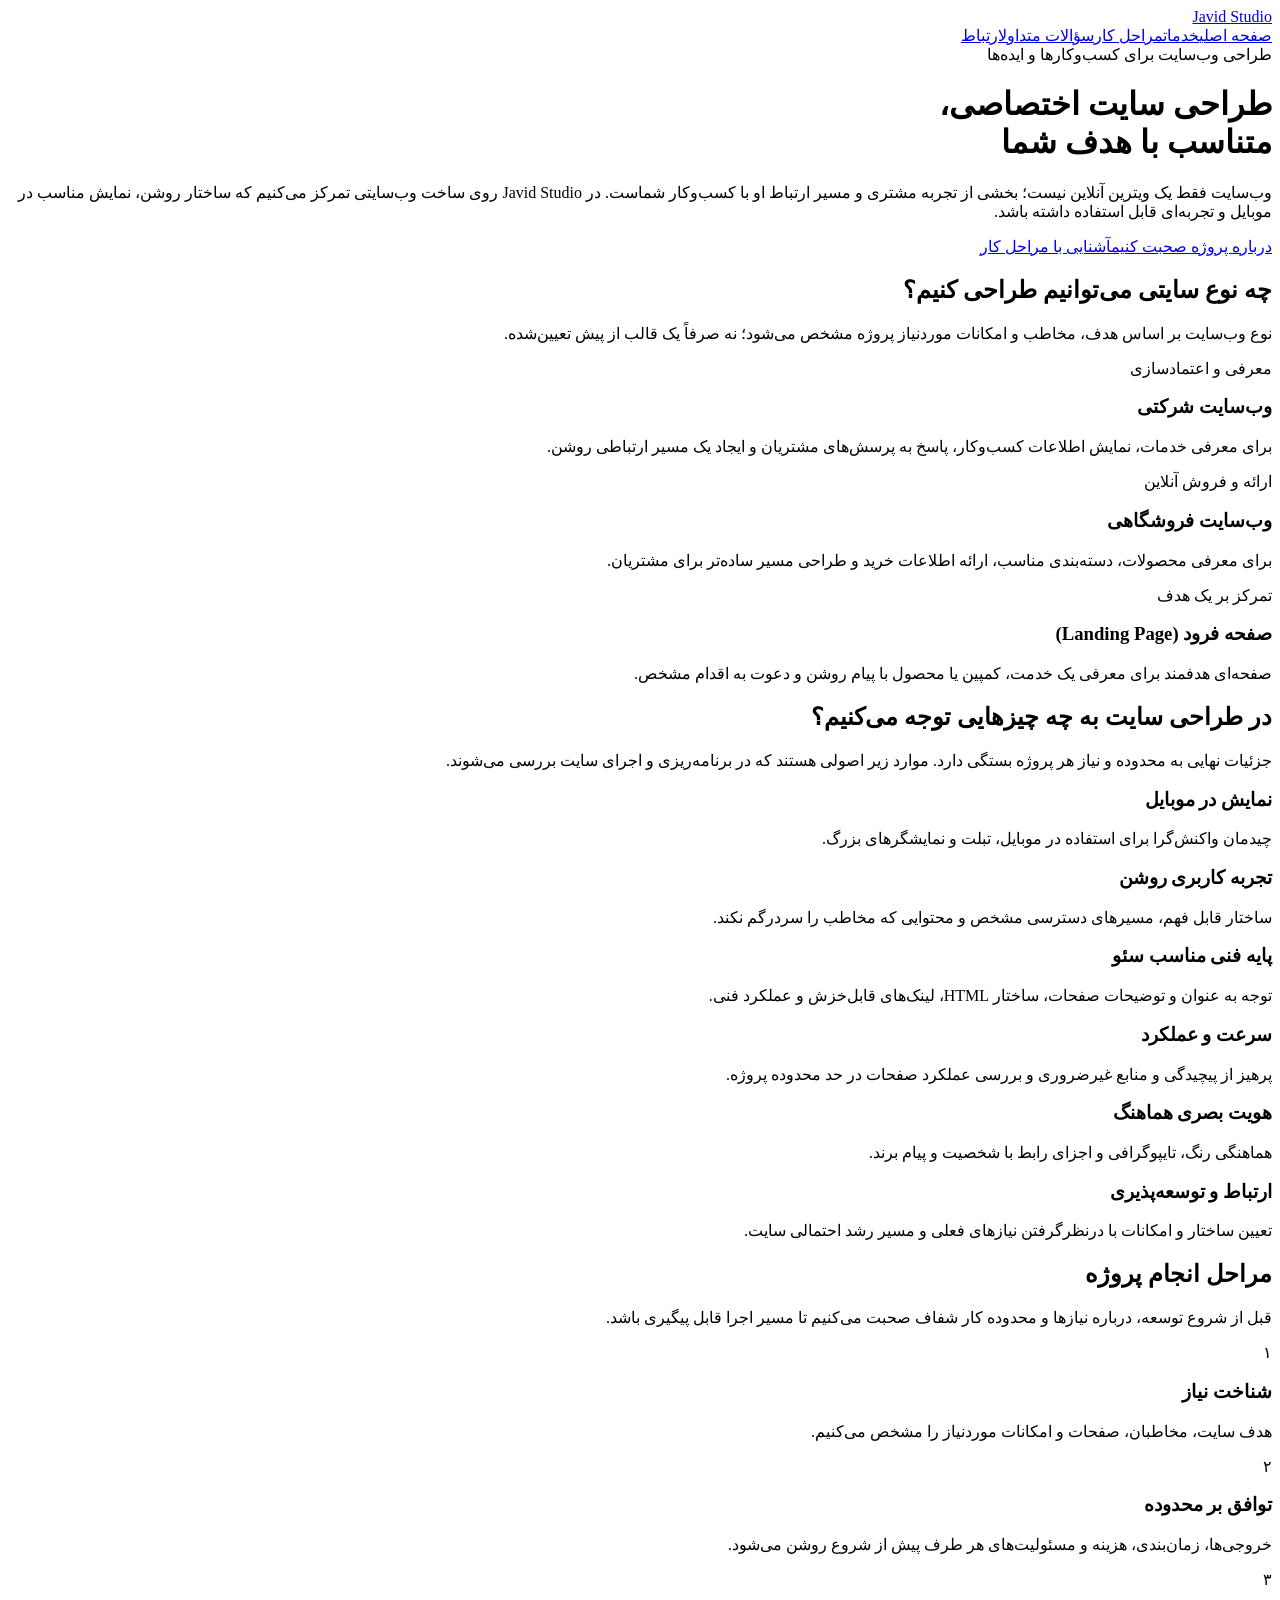
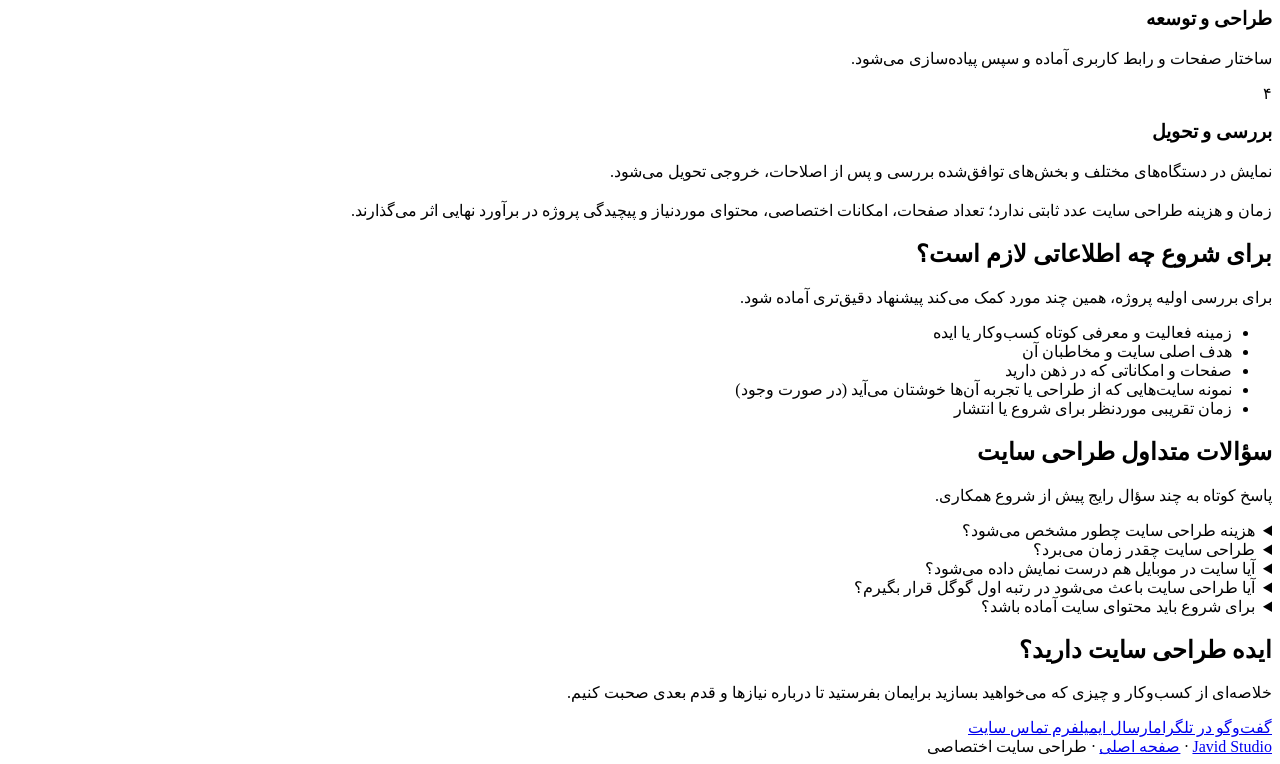
==== web-design/index.html @ 1b833668 "Add Persian dedicated web design service page" ====
<!DOCTYPE html>
<html lang="fa" dir="rtl">
<head>
<meta charset="utf-8">
<meta name="viewport" content="width=device-width, initial-scale=1">
<title>طراحی سایت اختصاصی | طراحی سایت شرکتی و فروشگاهی - Javid Studio</title>
<meta name="description" content="طراحی سایت اختصاصی، شرکتی و فروشگاهی با تمرکز بر تجربه کاربری، سرعت، نمایش درست در موبایل و ساختار سئوی فنی. برای بررسی ایده و دریافت پیشنهاد پروژه با Javid Studio در ارتباط باشید.">
<meta name="robots" content="index,follow,max-image-preview:large">
<meta name="theme-color" content="#070617">
<link rel="canonical" href="https://javidrahmati53.github.io/javidstudio/web-design/">
<link rel="icon" type="image/svg+xml" href="../favicon.svg">
<link rel="icon" type="image/png" sizes="32x32" href="../favicon-32x32.png">
<link rel="apple-touch-icon" sizes="180x180" href="../apple-touch-icon.png">
<meta property="og:type" content="website">
<meta property="og:locale" content="fa_IR">
<meta property="og:site_name" content="Javid Studio">
<meta property="og:title" content="طراحی سایت اختصاصی | Javid Studio">
<meta property="og:description" content="وب‌سایتی متناسب با هدف کسب‌وکار شما؛ از شناخت نیاز تا طراحی، توسعه و بررسی نهایی.">
<meta property="og:url" content="https://javidrahmati53.github.io/javidstudio/web-design/">
<meta property="og:image" content="https://javidrahmati53.github.io/javidstudio/og-image.svg">
<script type="application/ld+json">
{
 "@context":"https://schema.org",
 "@graph":[
  {"@type":"WebPage","@id":"https://javidrahmati53.github.io/javidstudio/web-design/#webpage","url":"https://javidrahmati53.github.io/javidstudio/web-design/","name":"طراحی سایت اختصاصی | Javid Studio","description":"خدمات طراحی سایت اختصاصی، شرکتی و فروشگاهی با تمرکز بر تجربه کاربری، واکنش‌گرایی و ساختار فنی مناسب سئو.","inLanguage":"fa-IR","isPartOf":{"@id":"https://javidrahmati53.github.io/javidstudio/#website"}},
  {"@type":"WebSite","@id":"https://javidrahmati53.github.io/javidstudio/#website","url":"https://javidrahmati53.github.io/javidstudio/","name":"Javid Studio","inLanguage":"fa-IR"},
  {"@type":"Service","name":"طراحی سایت اختصاصی","serviceType":"طراحی و توسعه وب‌سایت","provider":{"@type":"ProfessionalService","name":"Javid Studio","url":"https://javidrahmati53.github.io/javidstudio/"},"areaServed":{"@type":"Country","name":"ایران"},"description":"بررسی نیاز، طراحی رابط کاربری، توسعه وب‌سایت واکنش‌گرا و بررسی فنی پیش از تحویل."}
 ]
}
</script>
<link rel="preconnect" href="https://fonts.googleapis.com">
<link rel="preconnect" href="https://fonts.gstatic.com" crossorigin>
<link href="https://fonts.googleapis.com/css2?family=Vazirmatn:wght@300;400;500;600;700;800;900&display=swap" rel="stylesheet">
<style>
:root{--bg:#070617;--panel:#11102b;--ink:#eef0ff;--mute:#a4a8c7;--violet:#8b5cf6;--blue:#2f6bff;--teal:#22e6d0;--line:rgba(160,170,255,.18);--grad:linear-gradient(110deg,var(--violet),var(--blue) 52%,var(--teal)}
*{box-sizing:border-box}html{scroll-behavior:smooth;scroll-padding-top:90px}body{margin:0;background:radial-gradient(ellipse at 85% 0%,rgba(139,92,246,.17),transparent 38%),radial-gradient(ellipse at 0% 60%,rgba(34,230,208,.08),transparent 35%),var(--bg);color:var(--ink);font-family:Vazirmatn,Tahoma,sans-serif;line-height:2}a{color:inherit;text-decoration:none}.wrap{width:min(1080px,88%);margin:auto}
header{position:sticky;top:0;z-index:5;background:rgba(7,6,23,.86);backdrop-filter:blur(16px);border-bottom:1px solid var(--line)}nav{width:min(1080px,88%);margin:auto;min-height:72px;display:flex;align-items:center;justify-content:space-between;gap:18px}.brand{font-weight:900;direction:ltr}.brand span{background:var(--grad);background-clip:text;color:transparent}.navlinks{display:flex;gap:22px;align-items:center;color:var(--mute);font-size:.92rem}.navlinks a:hover{color:var(--teal)}
.hero{padding:94px 0 80px}.eyebrow{display:inline-block;padding:5px 14px;border:1px solid var(--line);border-radius:99px;color:var(--teal);font-size:.88rem}.hero h1{font-size:clamp(2.2rem,6vw,4.3rem);line-height:1.4;margin:20px 0}.gradient{background:var(--grad);background-clip:text;color:transparent}.hero p{font-size:1.12rem;color:var(--mute);max-width:760px}.actions{display:flex;gap:12px;flex-wrap:wrap;margin-top:30px}.btn{display:inline-block;padding:11px 24px;border-radius:13px;font-weight:700}.primary{background:var(--grad);color:#070617}.secondary{border:1px solid var(--line);background:rgba(255,255,255,.04)}
section{padding:62px 0}.section-head{max-width:760px;margin-bottom:30px}h2{font-size:clamp(1.7rem,4vw,2.5rem);line-height:1.5;margin:0 0 12px}h3{font-size:1.18rem;margin:0 0 8px}.muted,.section-head p{color:var(--mute)}
.cards{display:grid;grid-template-columns:repeat(3,1fr);gap:16px}.card{padding:24px;border:1px solid var(--line);border-radius:20px;background:linear-gradient(145deg,rgba(255,255,255,.065),rgba(255,255,255,.02))}.card p{color:var(--mute);margin:0}.tag{display:inline-block;color:var(--teal);font-size:.82rem;margin-bottom:10px}
.steps{display:grid;grid-template-columns:repeat(2,1fr);gap:14px}.step{display:flex;gap:16px;padding:20px;border:1px solid var(--line);border-radius:18px;background:rgba(255,255,255,.035)}.num{flex:none;width:38px;height:38px;border-radius:12px;background:var(--grad);color:#070617;display:grid;place-items:center;font-weight:900}
.note{padding:22px 24px;border-right:3px solid var(--teal);border-radius:14px;background:rgba(34,230,208,.06);color:var(--mute)}
ul.checks{padding-right:22px;color:var(--mute)}ul.checks li{padding:4px 0}ul.checks li::marker{color:var(--teal)}
.faq{display:grid;gap:12px}details{border:1px solid var(--line);border-radius:16px;padding:16px 20px;background:rgba(255,255,255,.035)}summary{cursor:pointer;font-weight:700}details p{color:var(--mute);margin:10px 0 0}
.contact{margin:60px 0 80px;padding:32px;border:1px solid var(--line);border-radius:24px;background:linear-gradient(120deg,rgba(139,92,246,.13),rgba(34,230,208,.07))}.contact p{color:var(--mute)}footer{border-top:1px solid var(--line);padding:28px 0;text-align:center;color:var(--mute);font-size:.9rem}
@media(max-width:760px){.navlinks{gap:12px;font-size:.82rem}.cards{grid-template-columns:1fr}.steps{grid-template-columns:1fr}.hero{padding:62px 0}.contact{padding:22px}}
@media(max-width:430px){nav{align-items:flex-start;padding:12px 0;flex-direction:column}.navlinks{flex-wrap:wrap}.hero h1{font-size:2.15rem}}
</style>
</head>
<body>
<header><nav><a class="brand" href="../">Javid <span>Studio</span></a><div class="navlinks"><a href="../">صفحه اصلی</a><a href="#services">خدمات</a><a href="#process">مراحل کار</a><a href="#faq">سؤالات متداول</a><a href="#contact">ارتباط</a></div></nav></header>
<main>
<div class="wrap hero">
 <span class="eyebrow">طراحی وب‌سایت برای کسب‌وکارها و ایده‌ها</span>
 <h1>طراحی سایت اختصاصی،<br><span class="gradient">متناسب با هدف شما</span></h1>
 <p>وب‌سایت فقط یک ویترین آنلاین نیست؛ بخشی از تجربه مشتری و مسیر ارتباط او با کسب‌وکار شماست. در Javid Studio روی ساخت وب‌سایتی تمرکز می‌کنیم که ساختار روشن، نمایش مناسب در موبایل و تجربه‌ای قابل استفاده داشته باشد.</p>
 <div class="actions"><a class="btn primary" href="#contact">درباره پروژه صحبت کنیم</a><a class="btn secondary" href="#process">آشنایی با مراحل کار</a></div>
</div>
<section id="services"><div class="wrap">
 <div class="section-head"><h2>چه نوع سایتی می‌توانیم طراحی کنیم؟</h2><p>نوع وب‌سایت بر اساس هدف، مخاطب و امکانات موردنیاز پروژه مشخص می‌شود؛ نه صرفاً یک قالب از پیش تعیین‌شده.</p></div>
 <div class="cards">
  <article class="card"><span class="tag">معرفی و اعتمادسازی</span><h3>وب‌سایت شرکتی</h3><p>برای معرفی خدمات، نمایش اطلاعات کسب‌وکار، پاسخ به پرسش‌های مشتریان و ایجاد یک مسیر ارتباطی روشن.</p></article>
  <article class="card"><span class="tag">ارائه و فروش آنلاین</span><h3>وب‌سایت فروشگاهی</h3><p>برای معرفی محصولات، دسته‌بندی مناسب، ارائه اطلاعات خرید و طراحی مسیر ساده‌تر برای مشتریان.</p></article>
  <article class="card"><span class="tag">تمرکز بر یک هدف</span><h3>صفحه فرود (Landing Page)</h3><p>صفحه‌ای هدفمند برای معرفی یک خدمت، کمپین یا محصول با پیام روشن و دعوت به اقدام مشخص.</p></article>
 </div>
</div></section>
<section><div class="wrap">
 <div class="section-head"><h2>در طراحی سایت به چه چیزهایی توجه می‌کنیم؟</h2><p>جزئیات نهایی به محدوده و نیاز هر پروژه بستگی دارد. موارد زیر اصولی هستند که در برنامه‌ریزی و اجرای سایت بررسی می‌شوند.</p></div>
 <div class="cards">
  <article class="card"><h3>نمایش در موبایل</h3><p>چیدمان واکنش‌گرا برای استفاده در موبایل، تبلت و نمایشگرهای بزرگ.</p></article>
  <article class="card"><h3>تجربه کاربری روشن</h3><p>ساختار قابل فهم، مسیرهای دسترسی مشخص و محتوایی که مخاطب را سردرگم نکند.</p></article>
  <article class="card"><h3>پایه فنی مناسب سئو</h3><p>توجه به عنوان و توضیحات صفحات، ساختار HTML، لینک‌های قابل‌خزش و عملکرد فنی.</p></article>
  <article class="card"><h3>سرعت و عملکرد</h3><p>پرهیز از پیچیدگی و منابع غیرضروری و بررسی عملکرد صفحات در حد محدوده پروژه.</p></article>
  <article class="card"><h3>هویت بصری هماهنگ</h3><p>هماهنگی رنگ، تایپوگرافی و اجزای رابط با شخصیت و پیام برند.</p></article>
  <article class="card"><h3>ارتباط و توسعه‌پذیری</h3><p>تعیین ساختار و امکانات با درنظرگرفتن نیازهای فعلی و مسیر رشد احتمالی سایت.</p></article>
 </div>
</div></section>
<section id="process"><div class="wrap">
 <div class="section-head"><h2>مراحل انجام پروژه</h2><p>قبل از شروع توسعه، درباره نیازها و محدوده کار شفاف صحبت می‌کنیم تا مسیر اجرا قابل پیگیری باشد.</p></div>
 <div class="steps">
  <article class="step"><span class="num">۱</span><div><h3>شناخت نیاز</h3><p class="muted">هدف سایت، مخاطبان، صفحات و امکانات موردنیاز را مشخص می‌کنیم.</p></div></article>
  <article class="step"><span class="num">۲</span><div><h3>توافق بر محدوده</h3><p class="muted">خروجی‌ها، زمان‌بندی، هزینه و مسئولیت‌های هر طرف پیش از شروع روشن می‌شود.</p></div></article>
  <article class="step"><span class="num">۳</span><div><h3>طراحی و توسعه</h3><p class="muted">ساختار صفحات و رابط کاربری آماده و سپس پیاده‌سازی می‌شود.</p></div></article>
  <article class="step"><span class="num">۴</span><div><h3>بررسی و تحویل</h3><p class="muted">نمایش در دستگاه‌های مختلف و بخش‌های توافق‌شده بررسی و پس از اصلاحات، خروجی تحویل می‌شود.</p></div></article>
 </div>
 <p class="note" style="margin-top:20px">زمان و هزینه طراحی سایت عدد ثابتی ندارد؛ تعداد صفحات، امکانات اختصاصی، محتوای موردنیاز و پیچیدگی پروژه در برآورد نهایی اثر می‌گذارند.</p>
</div></section>
<section><div class="wrap">
 <div class="section-head"><h2>برای شروع چه اطلاعاتی لازم است؟</h2><p>برای بررسی اولیه پروژه، همین چند مورد کمک می‌کند پیشنهاد دقیق‌تری آماده شود.</p></div>
 <ul class="checks"><li>زمینه فعالیت و معرفی کوتاه کسب‌وکار یا ایده</li><li>هدف اصلی سایت و مخاطبان آن</li><li>صفحات و امکاناتی که در ذهن دارید</li><li>نمونه سایت‌هایی که از طراحی یا تجربه آن‌ها خوشتان می‌آید (در صورت وجود)</li><li>زمان تقریبی موردنظر برای شروع یا انتشار</li></ul>
</div></section>
<section id="faq"><div class="wrap">
 <div class="section-head"><h2>سؤالات متداول طراحی سایت</h2><p>پاسخ کوتاه به چند سؤال رایج پیش از شروع همکاری.</p></div>
 <div class="faq">
  <details><summary>هزینه طراحی سایت چطور مشخص می‌شود؟</summary><p>پس از مشخص‌شدن نوع سایت، تعداد صفحات، امکانات و سطح طراحی، محدوده پروژه بررسی و برآورد هزینه ارائه می‌شود. بدون شناخت نیازها نمی‌توان قیمت دقیق و قابل اتکا اعلام کرد.</p></details>
  <details><summary>طراحی سایت چقدر زمان می‌برد؟</summary><p>زمان اجرا به حجم محتوا، تعداد صفحات، امکانات و سرعت آماده‌شدن بازخوردها بستگی دارد. زمان‌بندی پس از تعیین محدوده پروژه اعلام می‌شود.</p></details>
  <details><summary>آیا سایت در موبایل هم درست نمایش داده می‌شود؟</summary><p>واکنش‌گرایی بخشی از اصول طراحی است و نمایش صفحات در اندازه‌های مختلف باید در مرحله بررسی کنترل شود.</p></details>
  <details><summary>آیا طراحی سایت باعث می‌شود در رتبه اول گوگل قرار بگیرم؟</summary><p>خیر؛ هیچ طراحی یا خدماتی نمی‌تواند رتبه مشخصی در گوگل را تضمین کند. ساختار فنی مناسب می‌تواند پایه سئو را تقویت کند، اما رتبه‌گیری به کیفیت و ارتباط محتوا، رقابت جست‌وجو، اعتبار سایت و عوامل متعدد دیگر وابسته است.</p></details>
  <details><summary>برای شروع باید محتوای سایت آماده باشد؟</summary><p>بهتر است متن‌ها، تصاویر و اطلاعات اصلی تا حد امکان آماده باشند. اگر هنوز آماده نیستند، می‌توانیم در مرحله برنامه‌ریزی مشخص کنیم چه محتوایی لازم است و مسئولیت تهیه هر بخش با چه کسی خواهد بود.</p></details>
 </div>
</div></section>
<div class="wrap" id="contact"><div class="contact"><h2>ایده طراحی سایت دارید؟</h2><p>خلاصه‌ای از کسب‌وکار و چیزی که می‌خواهید بسازید برایمان بفرستید تا درباره نیازها و قدم بعدی صحبت کنیم.</p><div class="actions"><a class="btn primary" href="https://t.me/Javid_440" target="_blank" rel="noopener">گفت‌وگو در تلگرام</a><a class="btn secondary" href="mailto:rhmtyjawyd863@gmail.com?subject=%D8%AF%D8%B1%D8%AE%D9%88%D8%A7%D8%B3%D8%AA%20%D8%B7%D8%B1%D8%A7%D8%AD%DB%8C%20%D8%B3%D8%A7%DB%8C%D8%AA">ارسال ایمیل</a><a class="btn secondary" href="../#contact">فرم تماس سایت</a></div></div></div>
</main>
<footer><div class="wrap"><a href="../">Javid Studio</a> · <a href="../">صفحه اصلی</a> · طراحی سایت اختصاصی</div></footer>
</body>
</html>
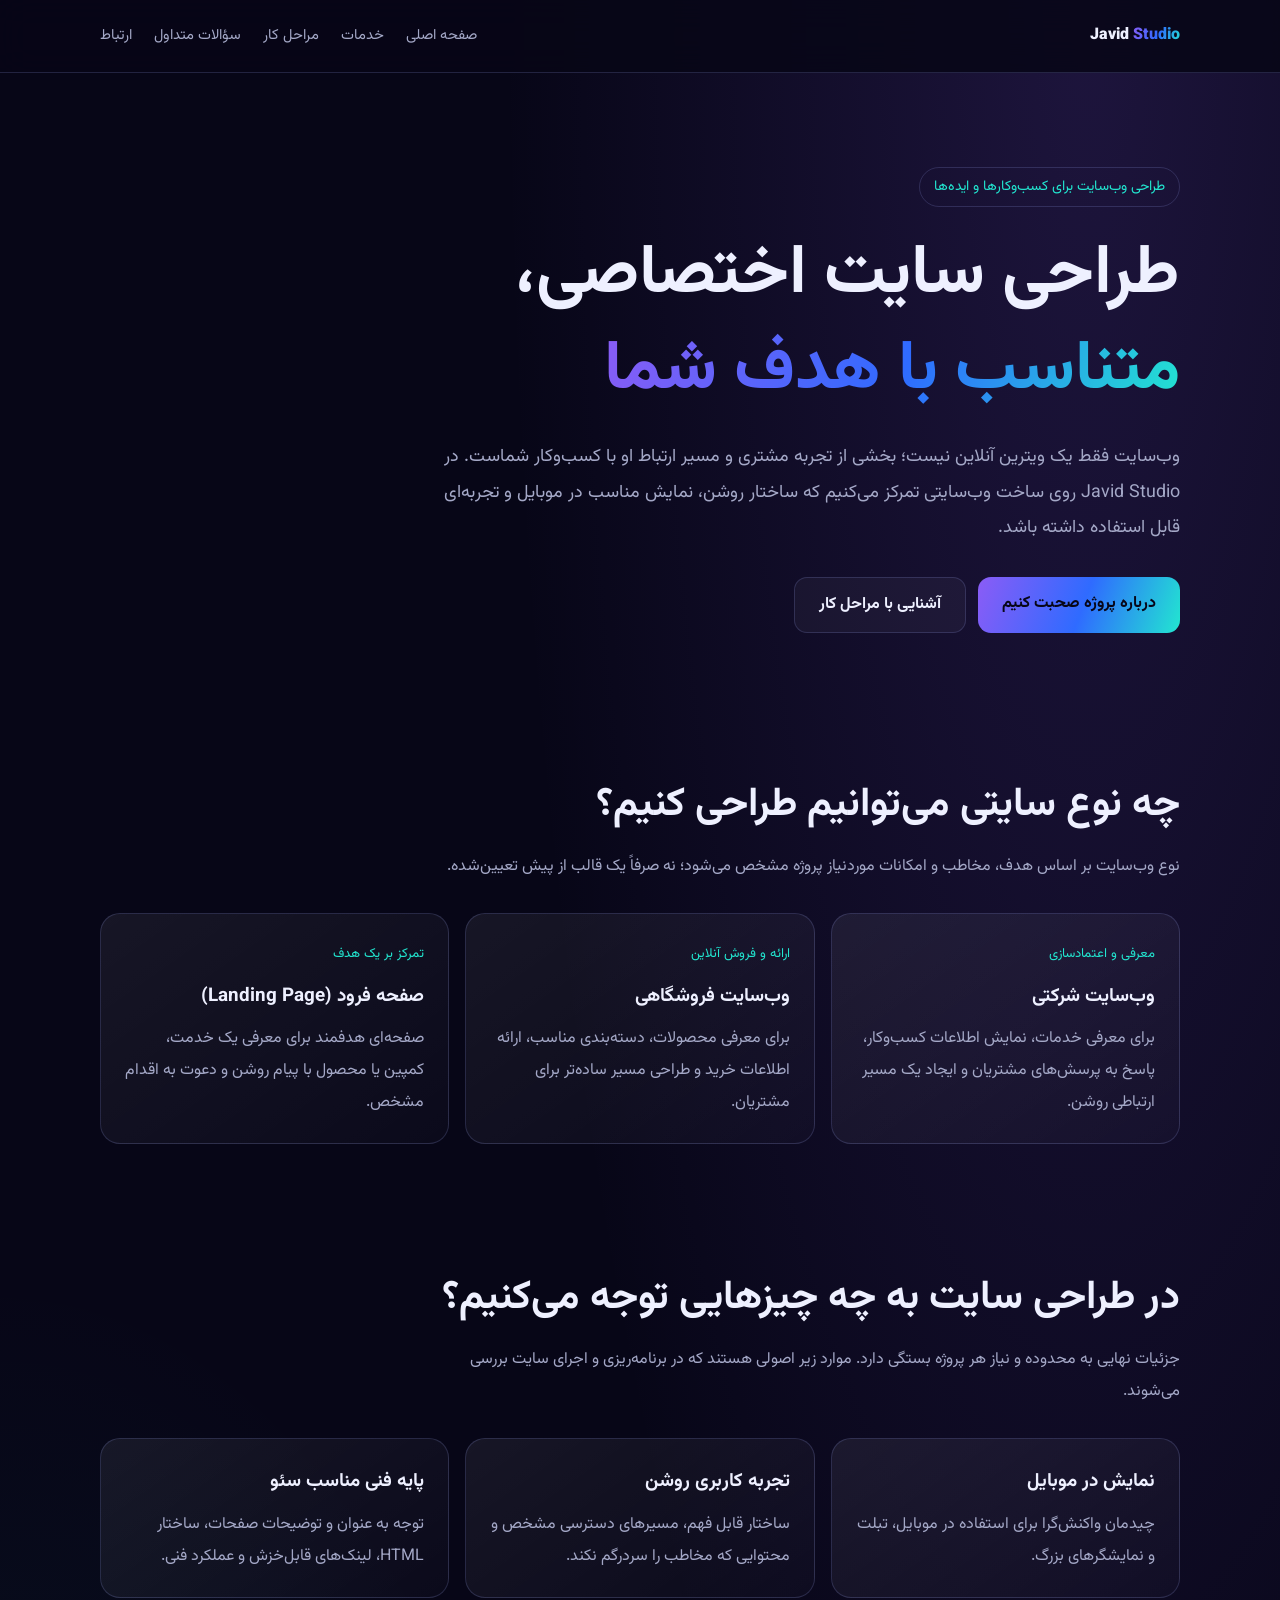
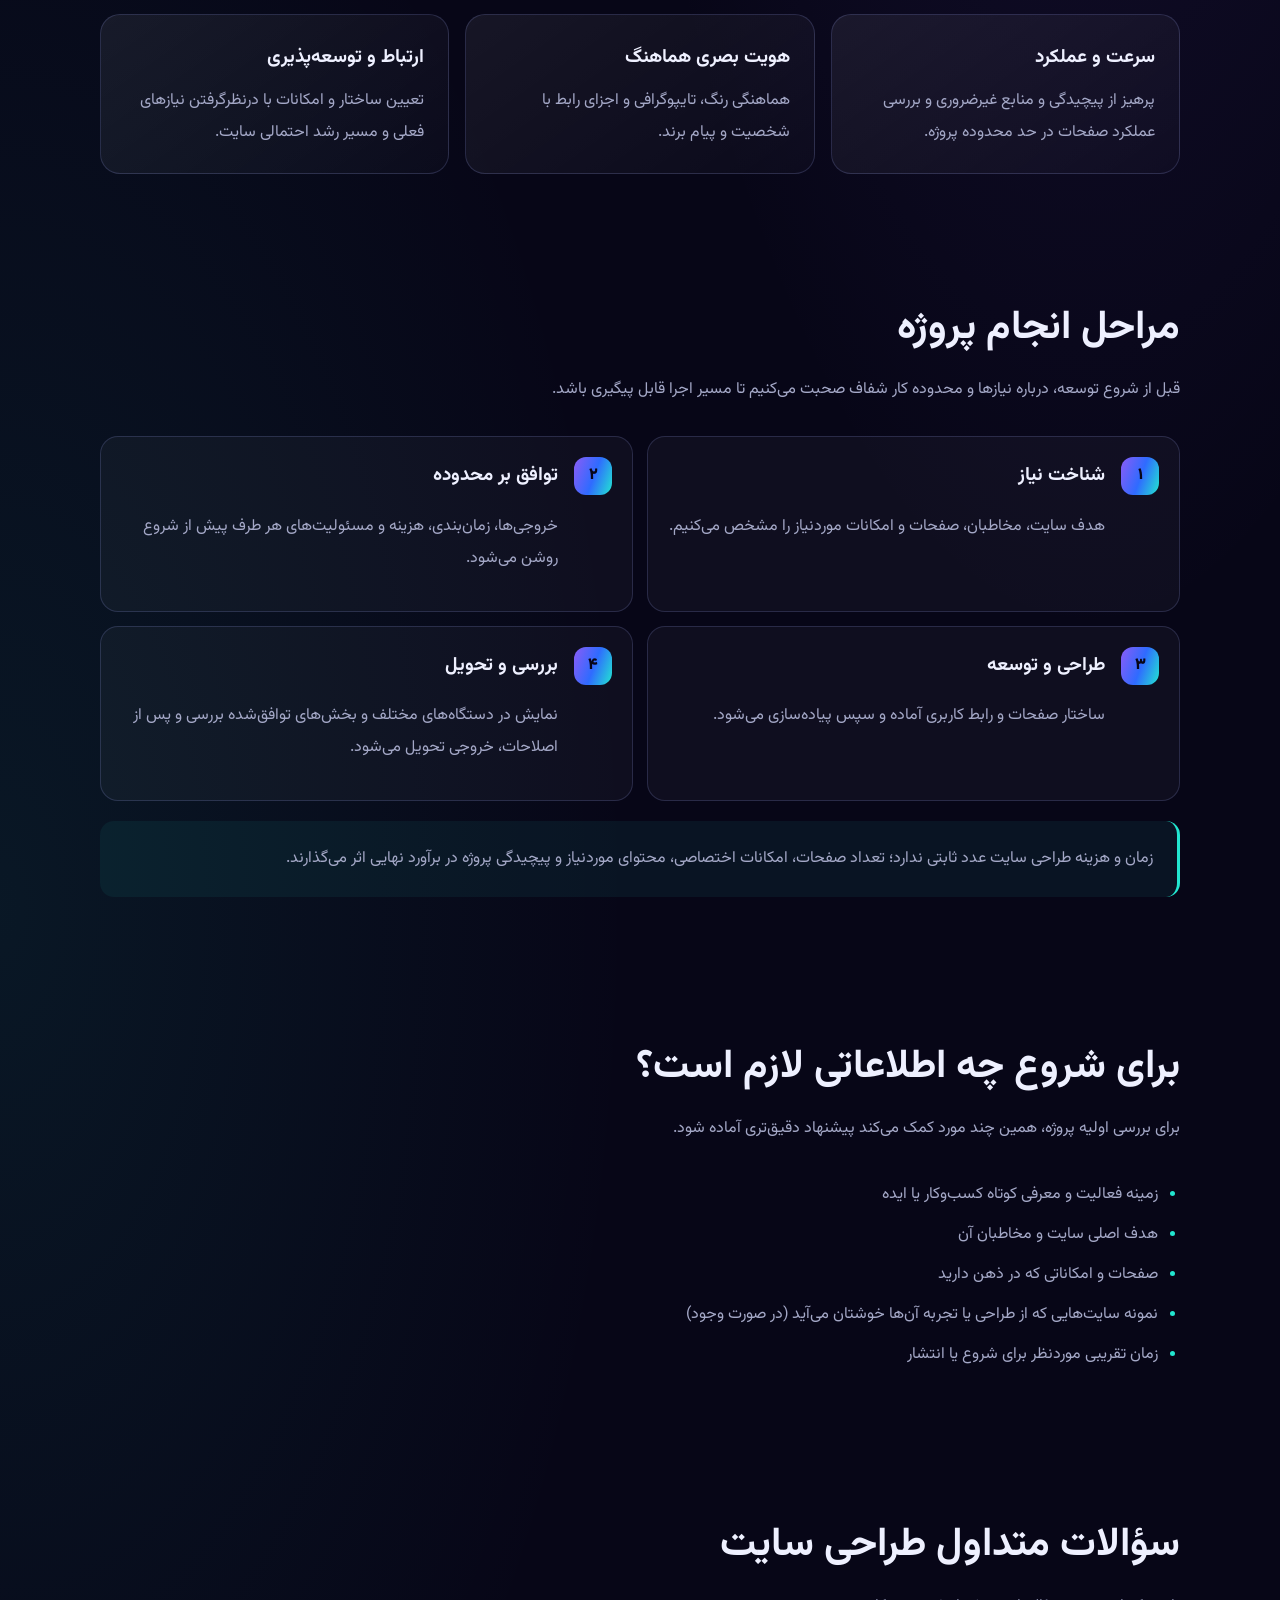
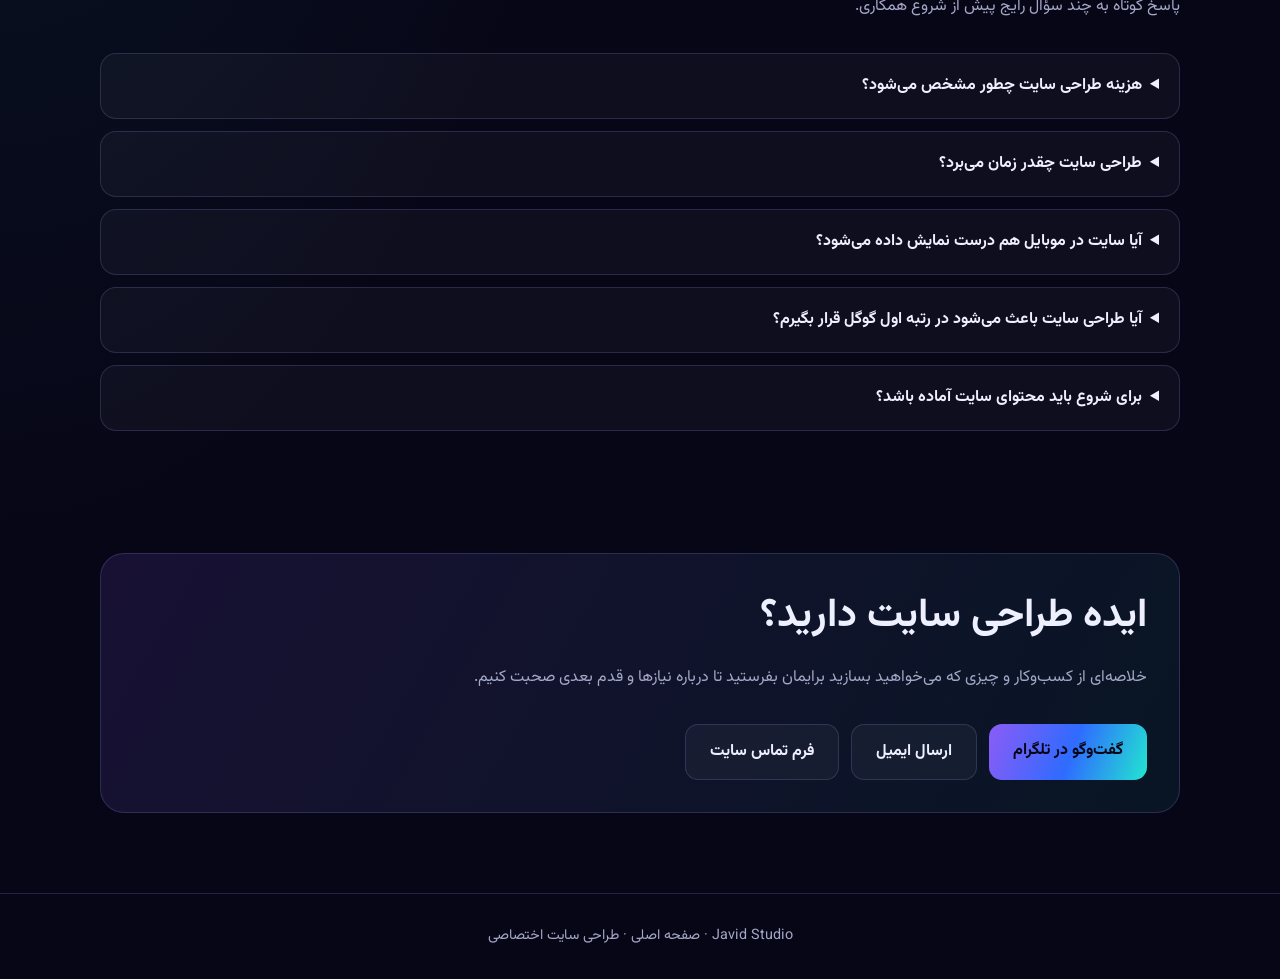
==== commit 67bbb804: "Fix CSS gradient syntax on web design page" ====
--- a/web-design/index.html
+++ b/web-design/index.html
@@ -32,7 +32,7 @@
 <link rel="preconnect" href="https://fonts.gstatic.com" crossorigin>
 <link href="https://fonts.googleapis.com/css2?family=Vazirmatn:wght@300;400;500;600;700;800;900&display=swap" rel="stylesheet">
 <style>
-:root{--bg:#070617;--panel:#11102b;--ink:#eef0ff;--mute:#a4a8c7;--violet:#8b5cf6;--blue:#2f6bff;--teal:#22e6d0;--line:rgba(160,170,255,.18);--grad:linear-gradient(110deg,var(--violet),var(--blue) 52%,var(--teal)}
+:root{--bg:#070617;--panel:#11102b;--ink:#eef0ff;--mute:#a4a8c7;--violet:#8b5cf6;--blue:#2f6bff;--teal:#22e6d0;--line:rgba(160,170,255,.18);--grad:linear-gradient(110deg,var(--violet),var(--blue) 52%,var(--teal))}
 *{box-sizing:border-box}html{scroll-behavior:smooth;scroll-padding-top:90px}body{margin:0;background:radial-gradient(ellipse at 85% 0%,rgba(139,92,246,.17),transparent 38%),radial-gradient(ellipse at 0% 60%,rgba(34,230,208,.08),transparent 35%),var(--bg);color:var(--ink);font-family:Vazirmatn,Tahoma,sans-serif;line-height:2}a{color:inherit;text-decoration:none}.wrap{width:min(1080px,88%);margin:auto}
 header{position:sticky;top:0;z-index:5;background:rgba(7,6,23,.86);backdrop-filter:blur(16px);border-bottom:1px solid var(--line)}nav{width:min(1080px,88%);margin:auto;min-height:72px;display:flex;align-items:center;justify-content:space-between;gap:18px}.brand{font-weight:900;direction:ltr}.brand span{background:var(--grad);background-clip:text;color:transparent}.navlinks{display:flex;gap:22px;align-items:center;color:var(--mute);font-size:.92rem}.navlinks a:hover{color:var(--teal)}
 .hero{padding:94px 0 80px}.eyebrow{display:inline-block;padding:5px 14px;border:1px solid var(--line);border-radius:99px;color:var(--teal);font-size:.88rem}.hero h1{font-size:clamp(2.2rem,6vw,4.3rem);line-height:1.4;margin:20px 0}.gradient{background:var(--grad);background-clip:text;color:transparent}.hero p{font-size:1.12rem;color:var(--mute);max-width:760px}.actions{display:flex;gap:12px;flex-wrap:wrap;margin-top:30px}.btn{display:inline-block;padding:11px 24px;border-radius:13px;font-weight:700}.primary{background:var(--grad);color:#070617}.secondary{border:1px solid var(--line);background:rgba(255,255,255,.04)}
